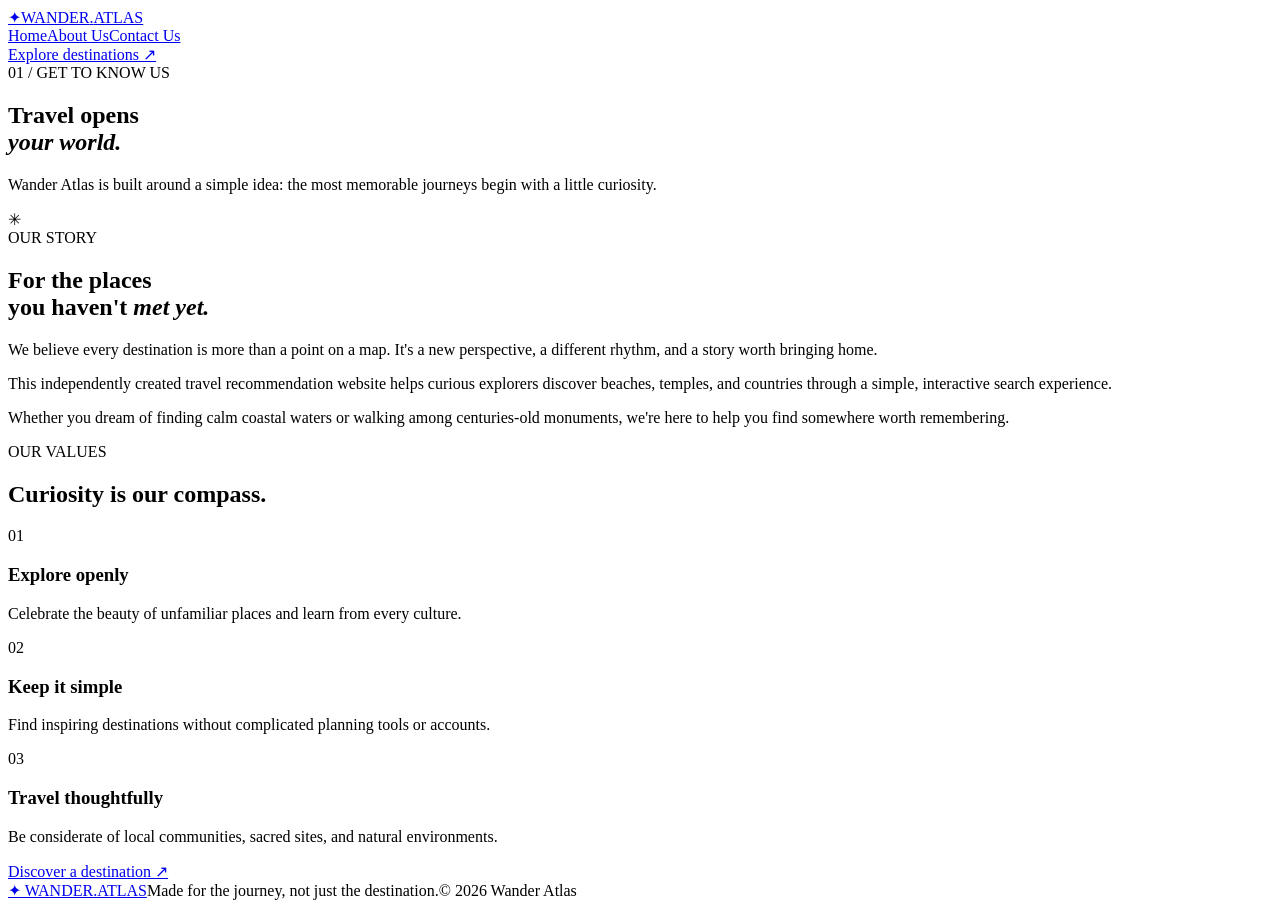
==== about_us.html @ 0d817049 "Add Wander Atlas about_us.html" ====
<!doctype html>
<html lang="en"><head><meta charset="utf-8"><meta name="viewport" content="width=device-width,initial-scale=1"><meta name="description" content="Meet Wander Atlas, an independent travel recommendation project."><title>About Us — Wander Atlas</title><link rel="stylesheet" href="travel_recommendation.css"><script src="travel_recommendation.js" defer></script></head>
<body data-page="about">
<header class="site-header"><a class="brand" href="index.html"><span class="brand-icon" aria-hidden="true">✦</span>WANDER<span class="brand-dot">.</span>ATLAS</a><nav class="main-nav" aria-label="Main navigation"><a class="nav-link" href="index.html">Home</a><a class="nav-link active" href="about_us.html" aria-current="page">About Us</a><a class="nav-link" href="contact_us.html">Contact Us</a></nav><a class="nav-cta" href="index.html#discover">Explore destinations ↗</a></header>
<main><section class="page-hero about-page"><span class="kicker">01 / GET TO KNOW US</span><h1>Travel opens<br><em>your world.</em></h1><p>Wander Atlas is built around a simple idea: the most memorable journeys begin with a little curiosity.</p><div class="page-hero-mark" aria-hidden="true">✳</div></section>
<section class="about-content"><div class="about-statement"><span class="kicker">OUR STORY</span><h2>For the places<br>you haven't <i>met yet.</i></h2></div><div class="about-prose"><p>We believe every destination is more than a point on a map. It's a new perspective, a different rhythm, and a story worth bringing home.</p><p>This independently created travel recommendation website helps curious explorers discover beaches, temples, and countries through a simple, interactive search experience.</p><p>Whether you dream of finding calm coastal waters or walking among centuries-old monuments, we're here to help you find somewhere worth remembering.</p></div></section>
<section class="values-section"><span class="kicker">OUR VALUES</span><h2>Curiosity is our compass.</h2><div class="values-grid"><article><span>01</span><h3>Explore openly</h3><p>Celebrate the beauty of unfamiliar places and learn from every culture.</p></article><article><span>02</span><h3>Keep it simple</h3><p>Find inspiring destinations without complicated planning tools or accounts.</p></article><article><span>03</span><h3>Travel thoughtfully</h3><p>Be considerate of local communities, sacred sites, and natural environments.</p></article></div><a class="button button-primary" href="index.html#discover">Discover a destination ↗</a></section></main>
<footer class="site-footer"><a class="brand footer-brand" href="index.html"><span class="brand-icon" aria-hidden="true">✦</span> WANDER<span class="brand-dot">.</span>ATLAS</a><span>Made for the journey, not just the destination.</span><span>© 2026 Wander Atlas</span></footer></body></html>
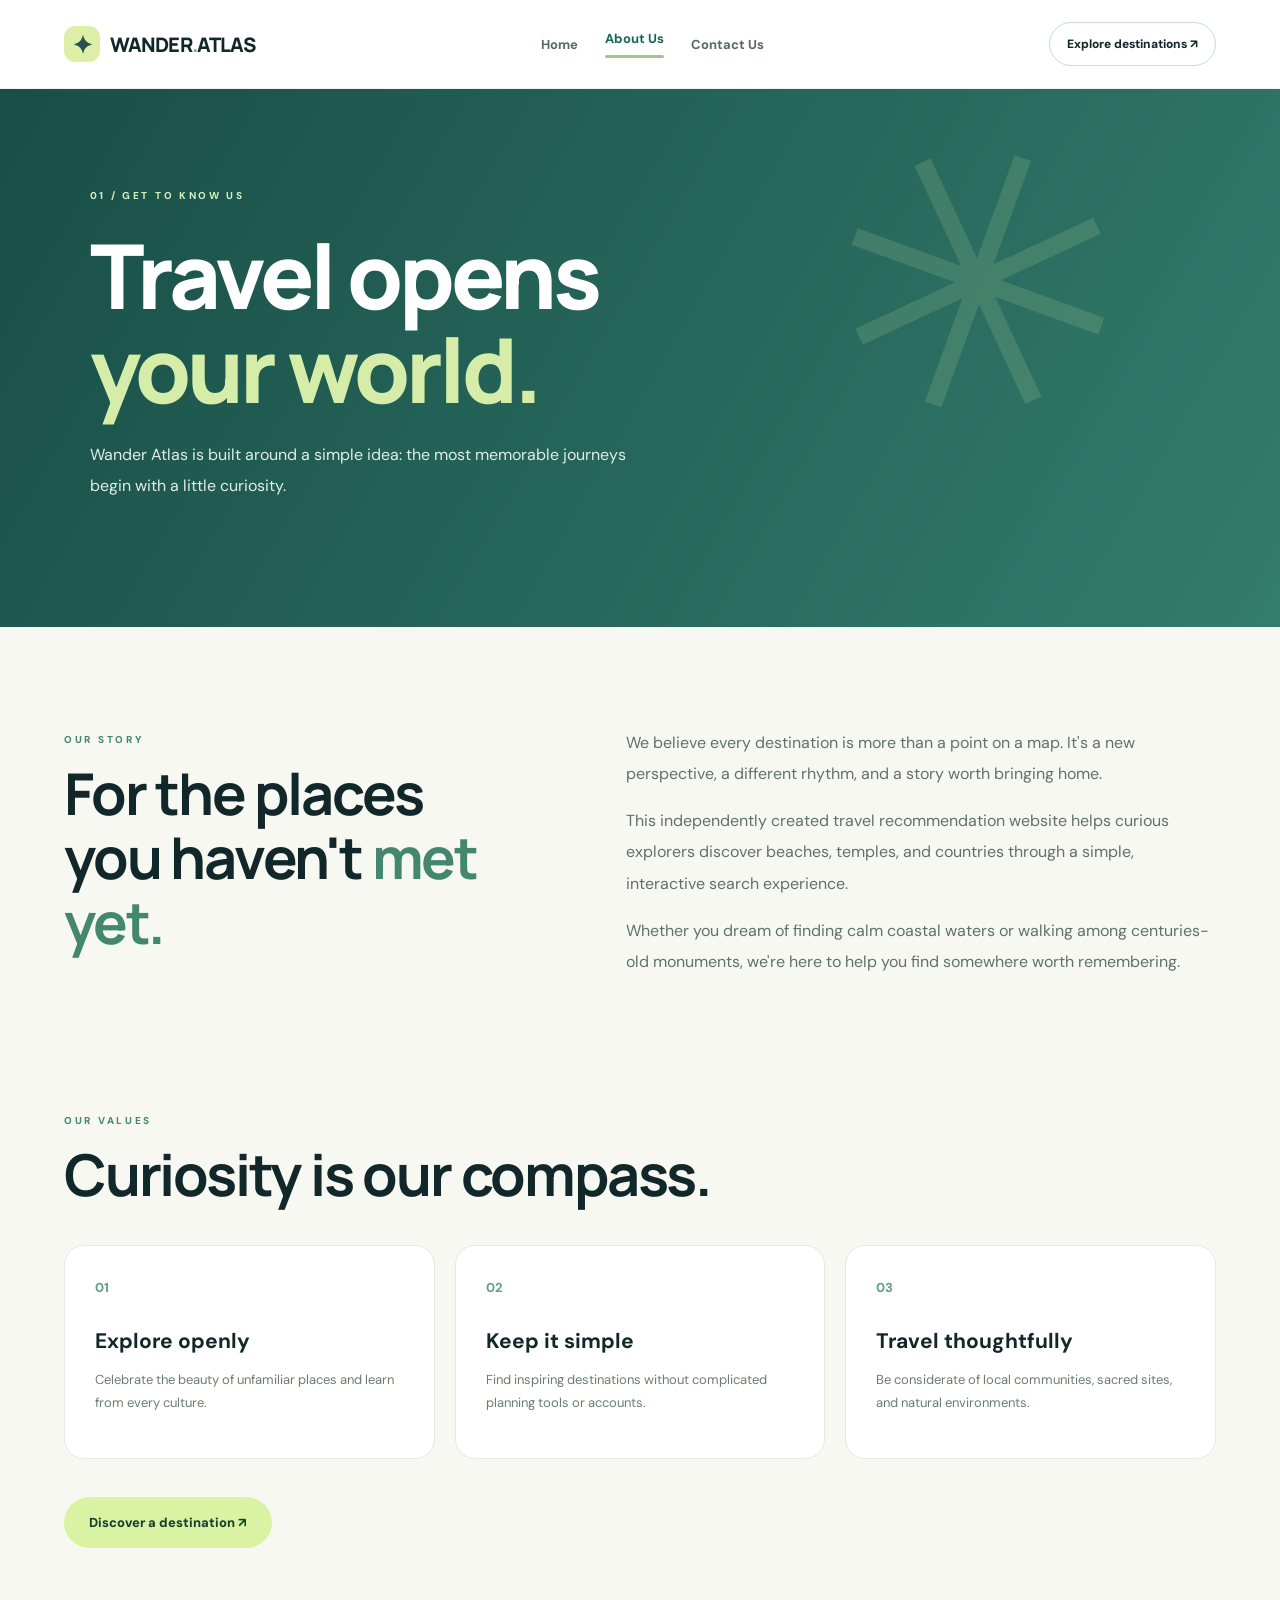
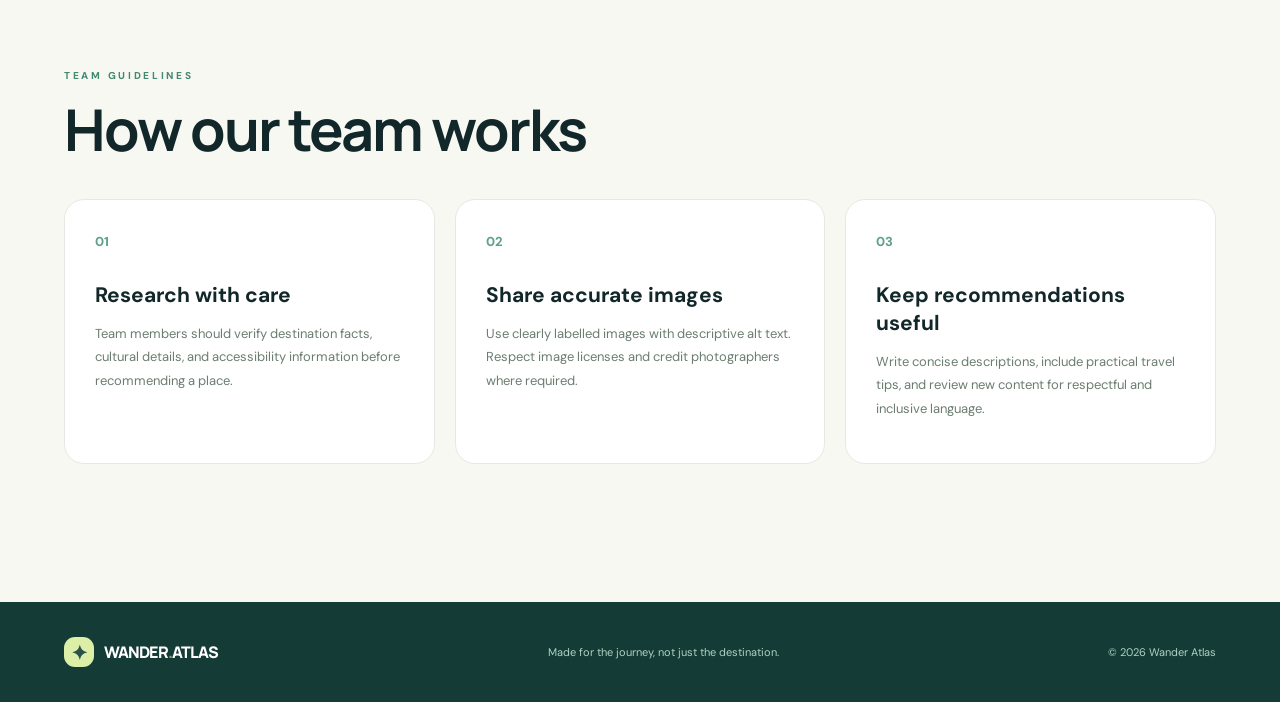
==== commit 98473b67: "Add explicit team guidance to About Us page for course rubric" ====
--- a/about_us.html
+++ b/about_us.html
@@ -4,5 +4,13 @@
 <header class="site-header"><a class="brand" href="index.html"><span class="brand-icon" aria-hidden="true">✦</span>WANDER<span class="brand-dot">.</span>ATLAS</a><nav class="main-nav" aria-label="Main navigation"><a class="nav-link" href="index.html">Home</a><a class="nav-link active" href="about_us.html" aria-current="page">About Us</a><a class="nav-link" href="contact_us.html">Contact Us</a></nav><a class="nav-cta" href="index.html#discover">Explore destinations ↗</a></header>
 <main><section class="page-hero about-page"><span class="kicker">01 / GET TO KNOW US</span><h1>Travel opens<br><em>your world.</em></h1><p>Wander Atlas is built around a simple idea: the most memorable journeys begin with a little curiosity.</p><div class="page-hero-mark" aria-hidden="true">✳</div></section>
 <section class="about-content"><div class="about-statement"><span class="kicker">OUR STORY</span><h2>For the places<br>you haven't <i>met yet.</i></h2></div><div class="about-prose"><p>We believe every destination is more than a point on a map. It's a new perspective, a different rhythm, and a story worth bringing home.</p><p>This independently created travel recommendation website helps curious explorers discover beaches, temples, and countries through a simple, interactive search experience.</p><p>Whether you dream of finding calm coastal waters or walking among centuries-old monuments, we're here to help you find somewhere worth remembering.</p></div></section>
-<section class="values-section"><span class="kicker">OUR VALUES</span><h2>Curiosity is our compass.</h2><div class="values-grid"><article><span>01</span><h3>Explore openly</h3><p>Celebrate the beauty of unfamiliar places and learn from every culture.</p></article><article><span>02</span><h3>Keep it simple</h3><p>Find inspiring destinations without complicated planning tools or accounts.</p></article><article><span>03</span><h3>Travel thoughtfully</h3><p>Be considerate of local communities, sacred sites, and natural environments.</p></article></div><a class="button button-primary" href="index.html#discover">Discover a destination ↗</a></section></main>
+<section class="values-section"><span class="kicker">OUR VALUES</span><h2>Curiosity is our compass.</h2><div class="values-grid"><article><span>01</span><h3>Explore openly</h3><p>Celebrate the beauty of unfamiliar places and learn from every culture.</p></article><article><span>02</span><h3>Keep it simple</h3><p>Find inspiring destinations without complicated planning tools or accounts.</p></article><article><span>03</span><h3>Travel thoughtfully</h3><p>Be considerate of local communities, sacred sites, and natural environments.</p></article></div><a class="button button-primary" href="index.html#discover">Discover a destination ↗</a></section><section class="values-section team-section" aria-labelledby="team-guidelines-title">
+  <span class="kicker">TEAM GUIDELINES</span>
+  <h2 id="team-guidelines-title">How our team works</h2>
+  <div class="values-grid">
+    <article><span>01</span><h3>Research with care</h3><p>Team members should verify destination facts, cultural details, and accessibility information before recommending a place.</p></article>
+    <article><span>02</span><h3>Share accurate images</h3><p>Use clearly labelled images with descriptive alt text. Respect image licenses and credit photographers where required.</p></article>
+    <article><span>03</span><h3>Keep recommendations useful</h3><p>Write concise descriptions, include practical travel tips, and review new content for respectful and inclusive language.</p></article>
+  </div>
+</section></main>
 <footer class="site-footer"><a class="brand footer-brand" href="index.html"><span class="brand-icon" aria-hidden="true">✦</span> WANDER<span class="brand-dot">.</span>ATLAS</a><span>Made for the journey, not just the destination.</span><span>© 2026 Wander Atlas</span></footer></body></html>
--- a/travel_recommendation.css
+++ b/travel_recommendation.css
@@ -0,0 +1,14 @@
+@import url('https://fonts.googleapis.com/css2?family=DM+Sans:wght@400;500;600;700;800&family=Manrope:wght@400;500;600;700;800&display=swap');
+:root{--deep:#122729;--sage:#204c45;--sea:#236f70;--mint:#c5e8d4;--lime:#dbf1a1;--cream:#f8f8f3;--line:#e1e8df;--white:#fff;--muted:#62716b;--body:'DM Sans',Arial,sans-serif;--display:'Manrope',Arial,sans-serif}
+*{box-sizing:border-box}html{scroll-behavior:smooth;scroll-padding-top:100px}body{margin:0;background:var(--cream);color:var(--deep);font-family:var(--body);-webkit-font-smoothing:antialiased}button,input,textarea{font:inherit}button{cursor:pointer}a{color:inherit;text-decoration:none}img{display:block;max-width:100%}h1,h2,h3,p{margin-top:0}.sr-only{position:absolute;width:1px;height:1px;padding:0;margin:-1px;overflow:hidden;clip:rect(0,0,0,0);white-space:nowrap;border:0}
+.site-header{min-height:88px;background:#fff;display:flex;align-items:center;justify-content:space-between;gap:24px;padding:18px clamp(24px,5vw,90px);position:sticky;top:0;z-index:30;box-shadow:0 1px 0 #f0f2ed}.brand{font-size:20px;font-weight:800;letter-spacing:-.9px;display:inline-flex;align-items:center;white-space:nowrap;font-family:var(--display)}.brand-icon{background:#ddefa7;color:#28534a;height:36px;width:36px;border-radius:11px;display:grid;place-items:center;font-size:25px;margin-right:10px}.brand-dot{color:#7eac69}.main-nav{display:flex;align-items:center;gap:27px;margin:0 auto}.nav-link{font-size:13px;font-weight:700;color:#576862;white-space:nowrap;transition:.2s}.nav-link:hover,.nav-link.active{color:#176559}.nav-link.active:after{content:'';height:3px;display:block;background:#9dc98b;border-radius:2px;margin-top:8px}.nav-search{border-radius:100px;background:#f1f5f0;display:flex;align-items:center;gap:8px;padding:6px 7px 6px 14px;min-width:405px;border:1px solid #ebf0e8}.nav-search svg{height:18px;width:18px;fill:none;stroke:#779389;stroke-width:2;flex-shrink:0}.nav-search input{min-width:100px;flex:1;background:transparent;border:0;outline:0;font-size:12px;color:#163932}.nav-search input::placeholder{color:#8b9a92}.search-button,.clear-button{font-size:12px;font-weight:800;padding:11px 15px;border-radius:40px;border:0}.search-button{background:#205c4e;color:#fff}.search-button:hover{background:#173f36}.clear-button{color:#376054;background:#fff}.clear-button:hover{background:#e7eee9}.nav-cta{font-weight:800;font-size:12px;border:1px solid #ccdbd0;padding:13px 17px;border-radius:100px;white-space:nowrap}.nav-cta:hover{background:#e7f3e7}
+.hero{background:#154b48;min-height:665px;position:relative;overflow:hidden;color:#fff}.hero-visual,.hero-visual>*{position:absolute}.hero-visual{inset:0;pointer-events:none;background:radial-gradient(ellipse at 74% 18%,#d6f1b4 0%,#96ccac 17%,#6bacb1 36%,#367a82 64%,#174e4e 100%)}.hero-light{inset:0;background:linear-gradient(90deg,rgba(10,50,46,.94),rgba(13,57,51,.76) 38%,rgba(20,62,59,.08) 76%);z-index:5}.hero-sun{width:280px;height:280px;right:15%;top:8%;border-radius:50%;background:#ffebb9;box-shadow:0 0 110px 40px #d7e9b27e;filter:blur(1px)}.hero-mountain{height:64%;bottom:25%;width:93%;right:-12%;clip-path:polygon(0 100%,10% 77%,19% 70%,31% 45%,40% 60%,51% 25%,60% 46%,72% 17%,85% 43%,100% 15%,100% 100%)}.mountain-back{background:#91b8aa;opacity:.8;transform:translateY(5%)}.mountain-front{background:#3c8983;transform:translateY(38%) scaleX(1.12);right:-27%}.hero-water{bottom:0;left:0;right:0;height:38%;background:linear-gradient(180deg,#5aabb0,#276e7a 42%,#155364);opacity:.78}.hero-water:after{content:'';position:absolute;inset:0;background:repeating-linear-gradient(177deg,transparent 0,transparent 15px,#d5eee436 16px,#d5eee400 19px);transform:skewY(-1deg)}.hero-island{background:#164b49;border-radius:50%;bottom:23%;height:60px;width:36%;opacity:.8}.island-one{right:-7%;transform:rotate(-4deg)}.island-two{right:28%;bottom:20%;height:29px;width:22%;background:#20625c}.hero-palms{font-size:150px;right:4%;top:12%;color:#f3f4ce17;z-index:6}.hero-inner{max-width:1530px;margin:auto;min-height:610px;padding:90px clamp(24px,6vw,110px) 90px;display:flex;align-items:center;position:relative;z-index:10}.hero-copy{max-width:780px}.eyebrow{font-size:11px;font-weight:800;letter-spacing:3px;display:flex;gap:13px;align-items:center;color:#e0f4d8}.eyebrow span{width:9px;height:9px;border-radius:50%;background:var(--lime);box-shadow:0 0 0 5px #e2f4b322}.hero h1{font-family:var(--display);font-size:clamp(54px,6.1vw,101px);line-height:1.02;letter-spacing:-5px;font-weight:800;margin:25px 0 23px}.hero h1 em{font-style:normal;color:#d5f39c}.hero-copy>p{color:#e5efeb;font-size:16px;line-height:1.9;max-width:540px}.hero-actions{display:flex;gap:13px;flex-wrap:wrap;margin:29px 0 47px}.button{display:inline-flex;align-items:center;justify-content:center;gap:21px;padding:16px 24px;border-radius:100px;font-weight:800;font-size:13px;border:1px solid transparent;transition:transform .18s,background .18s}.button:hover{transform:translateY(-2px)}.button-primary{background:#d9f3a2;color:#163f31}.button-primary:hover{background:#effdbf}.button-ghost{border-color:#e6f2e88a;color:#fff;background:#ffffff12}.button-ghost:hover{background:#ffffff24}.hero-proof{display:flex;gap:15px;align-items:center;font-size:11px;color:#d6e5e0;line-height:1.6}.hero-proof strong{color:#fff}.avatar-stack{display:flex;padding-left:8px}.avatar-stack b{height:38px;width:38px;display:grid;place-items:center;border-radius:50%;background:#acd8b4;border:3px solid #195750;margin-left:-8px;color:#245448}.avatar-stack b:nth-child(2){background:#efc6ab}.avatar-stack b:nth-child(3){background:#d8d4f5}.hero-stamp{position:absolute;right:12%;bottom:94px;border:1px solid #e4f9e286;border-radius:50%;width:122px;height:122px;display:grid;place-items:center;transform:rotate(-16deg)}.hero-stamp strong{font-size:72px;color:#f0f6d0}.stamp-ring{position:absolute;top:-13px;background:#235f5b;border-radius:40px;padding:5px;font-size:8px;letter-spacing:1.3px}.hero-vertical{position:absolute;right:20px;top:32%;writing-mode:vertical-rl;font-size:10px;letter-spacing:3px;color:#d1e8da}.hero-bottom{padding:20px clamp(24px,6vw,110px);position:relative;z-index:10;background:#133f3d66;display:flex;justify-content:space-between;font-size:10px;font-weight:800;letter-spacing:2px;color:#deede5}
+.intro-section,.results-section,.highlight-section,.about-content,.values-section,.contact-grid{max-width:1320px;margin:0 auto;padding:100px clamp(24px,5vw,72px)}.section-intro{text-align:center;max-width:750px;margin:0 auto 45px}.kicker{color:#43896f;letter-spacing:2.7px;font-weight:800;font-size:10px}.section-intro h2,.results-heading h2,.about-statement h2,.values-section h2,.contact-info h2{font-family:var(--display);font-size:clamp(35px,4.5vw,60px);letter-spacing:-2.2px;line-height:1.12;margin:13px 0 20px}.section-intro h2 span,.results-heading h2 span,.about-statement h2 i,.contact-info h2 i{color:#448770;font-style:normal}.section-intro p{color:var(--muted);line-height:1.85;font-size:15px}.category-grid{display:grid;grid-template-columns:repeat(3,minmax(0,1fr));gap:22px}.category-card{border:0;min-height:310px;border-radius:20px;padding:27px 29px;text-align:left;display:flex;align-items:flex-start;flex-direction:column;overflow:hidden;position:relative;color:#fff;isolation:isolate;transition:transform .22s,box-shadow .22s}.category-card:hover,.category-card:focus-visible{transform:translateY(-6px);box-shadow:0 18px 35px #21493f25}.category-card:after{content:'';inset:0;position:absolute;z-index:-1;opacity:.8;mix-blend-mode:soft-light}.category-card.beaches{background:linear-gradient(150deg,#376c72 0%,#63a6b1 60%,#f3d4a6 120%)}.beaches:after{background:radial-gradient(ellipse at 85% 25%,#fff 0%,transparent 45%),linear-gradient(162deg,transparent 58%,#fff4c5 59%,#fff4c5 64%,transparent 65%)}.category-card.temples{background:linear-gradient(140deg,#7b8469,#a7a77b 55%,#e9c89a)}.temples:after{background:radial-gradient(circle at 83% 12%,#eaf9bb,transparent 50%)}.category-card.countries{background:linear-gradient(145deg,#a87156,#ca9f7d,#eecdb0)}.countries:after{background:radial-gradient(circle at 80% 15%,#fff1c7,transparent 50%)}.category-index{letter-spacing:2px;font-size:10px;font-weight:800}.category-symbol{margin:auto auto 0;align-self:flex-end;font-size:125px;line-height:1;color:#fff9;opacity:.6;transform:rotate(-13deg)}.category-title{font:800 34px var(--display);letter-spacing:-1.3px;margin-top:-24px}.category-meta{display:flex;justify-content:space-between;width:100%;font-size:10px;font-weight:800;letter-spacing:1.6px;align-items:center;margin-top:17px}.category-meta span{font-size:21px}
+.results-section{padding-top:20px}.results-section[hidden]{display:none}.results-heading{display:flex;justify-content:space-between;align-items:end;gap:20px;margin-bottom:25px}.results-heading p{font-size:14px;color:var(--muted);margin-bottom:0}.results-dismiss{background:transparent;border:1px solid #cbdad0;border-radius:40px;color:#28594b;padding:12px 17px;font-weight:750;white-space:nowrap}.results-grid{display:grid;grid-template-columns:repeat(2,minmax(0,1fr));gap:22px}.result-card{background:#fff;border:1px solid #e8ece7;border-radius:19px;overflow:hidden;box-shadow:0 12px 35px #1c49330e}.result-media{height:250px;background:#dbe9de;overflow:hidden;position:relative}.result-media img{width:100%;height:100%;object-fit:cover;transition:transform .45s}.result-card:hover .result-media img{transform:scale(1.05)}.result-type{position:absolute;top:16px;left:16px;background:#f5f9f2e8;color:#315e50;font-size:10px;letter-spacing:1px;font-weight:850;padding:8px 11px;border-radius:80px;text-transform:uppercase}.result-content{padding:25px 28px}.result-content h3{font-family:var(--display);font-size:24px;letter-spacing:-.9px;margin:5px 0 9px}.result-content p{font-size:13px;line-height:1.85;color:#697971;min-height:52px}.result-location{font-weight:800;font-size:11px;letter-spacing:1px;color:#458c73;text-transform:uppercase}.result-tips{font-size:12px;color:#446454;background:#f1f7ee;border-radius:10px;padding:12px 14px;line-height:1.6}.empty-results{grid-column:1/-1;padding:52px;border:1px dashed #bdcfc3;text-align:center;background:#fff;border-radius:20px}.empty-results h3{margin:0 0 8px}.empty-results p{color:var(--muted)}
+.highlight-section{padding-top:38px;padding-bottom:95px}.highlight-line{background:#e4eddd;display:grid;grid-template-columns:1.2fr .8fr;align-items:center;gap:30px;border-radius:25px;padding:55px 65px}.highlight-line h2{font:800 clamp(38px,4.5vw,64px)/1.15 var(--display);letter-spacing:-2.5px;margin:14px 0 0}.highlight-line h2 i{color:#387b61;font-style:normal}.highlight-line p{color:#5c7866;font-size:16px;line-height:1.9}.stat-line{display:grid;grid-template-columns:repeat(3,1fr);gap:25px;padding:34px 20px 0}.stat-line>div{display:flex;align-items:center;gap:16px;justify-content:center}.stat-line strong{font:800 38px var(--display);letter-spacing:-2px}.stat-line span{font-size:11px;font-weight:800;letter-spacing:1.2px;color:#71817a}
+.page-hero{overflow:hidden;position:relative;background:linear-gradient(120deg,#184e47,#347c6c);color:#fff;padding:95px clamp(24px,7vw,115px) 110px}.page-hero .kicker{color:#d4efbb}.page-hero h1{font:800 clamp(49px,7vw,95px)/1.05 var(--display);letter-spacing:-4px;margin:24px 0}.page-hero h1 em{color:#d5eda8;font-style:normal}.page-hero>p{max-width:540px;font-size:16px;line-height:1.9;color:#e1eee7}.page-hero-mark{position:absolute;font-size:360px;right:12%;top:4%;color:#d2efab24;line-height:1;transform:rotate(20deg)}.contact-page{background:linear-gradient(120deg,#164e4a,#597f68)}.about-content{display:grid;grid-template-columns:.9fr 1.1fr;gap:80px}.about-prose p{font-size:16px;line-height:1.95;color:#5f7269}.values-section{padding-top:15px}.values-grid{display:grid;grid-template-columns:repeat(3,1fr);gap:20px;margin:38px 0}.values-grid article{padding:30px;border-radius:20px;background:#fff;border:1px solid #e4eae3}.values-grid article span{color:#60a287;font-weight:800;font-size:13px}.values-grid article h3{font-size:21px;margin:30px 0 13px}.values-grid article p{line-height:1.8;color:#6b7d70;font-size:13px}.contact-grid{display:grid;grid-template-columns:.87fr 1.13fr;gap:70px}.contact-info>p{color:#697a71;line-height:1.9;max-width:430px}.contact-note{background:#e9f2e5;padding:23px;border-radius:15px;max-width:425px;margin-top:28px}.contact-note strong{font-size:14px}.contact-note p{font-size:12px;line-height:1.8;color:#637566;margin:8px 0 0}.contact-form{background:#fff;padding:37px;border:1px solid #e7ede5;border-radius:23px;box-shadow:0 15px 45px #2357440e}.contact-form h3{font:800 25px var(--display);display:flex;justify-content:space-between;margin-bottom:27px}.contact-form h3 span{color:#6da786}.field{display:flex;flex-direction:column;gap:8px;margin-bottom:21px}.field label{font-size:12px;font-weight:800}.field input,.field textarea{padding:15px 16px;border:1px solid #dce4dc;background:#fafcf8;border-radius:10px;color:#263d33;outline:0;font-size:13px;width:100%}.field input:focus,.field textarea:focus{border-color:#5ea48d;box-shadow:0 0 0 3px #b5e3ca70}.field textarea{resize:vertical}.form-row{display:grid;grid-template-columns:repeat(2,1fr);gap:16px}.form-status{font-size:12px;line-height:1.7;color:#2f7859;margin:16px 0 0;min-height:17px}
+.site-footer{padding:35px clamp(24px,5vw,90px);background:#153b36;color:#b0d2c2;display:flex;align-items:center;justify-content:space-between;gap:20px;font-size:11px}.footer-brand{font-size:16px;color:#fff}.footer-brand .brand-icon{height:30px;width:30px;font-size:20px}
+@media(max-width:1200px){.site-header{gap:12px}.nav-search{min-width:320px}.main-nav{gap:15px}.brand{font-size:16px}.hero h1{letter-spacing:-3px}}
+@media(max-width:900px){.site-header{flex-wrap:wrap}.main-nav{margin:0 auto}.nav-search{order:3;width:100%;min-width:0}.hero{min-height:600px}.hero-inner{padding-top:70px}.hero-stamp,.hero-vertical{display:none}.category-grid{gap:13px}.category-card{min-height:280px}.contact-grid{gap:25px}.highlight-line{padding:45px}}
+@media(max-width:680px){.site-header{padding:15px 19px;justify-content:center}.brand{margin-right:auto}.main-nav{order:2;width:100%;justify-content:space-around;padding:6px 0}.nav-search{order:3}.nav-cta{display:none}.hero{min-height:620px}.hero-inner{min-height:570px;padding:75px 24px}.hero h1{font-size:clamp(47px,11vw,72px);letter-spacing:-2.7px}.hero-copy>p{font-size:14px}.hero-bottom{font-size:9px;gap:15px;line-height:1.5}.intro-section,.results-section,.highlight-section,.about-content,.values-section,.contact-grid{padding:70px 22px}.category-grid,.results-grid,.values-grid,.about-content,.contact-grid,.highlight-line{grid-template-columns:1fr}.category-card{min-height:220px}.category-symbol{font-size:100px}.results-heading{align-items:start;flex-direction:column}.result-media{height:230px}.highlight-section{padding-top:0}.highlight-line{padding:33px 28px}.stat-line{gap:8px}.stat-line>div{flex-direction:column;gap:3px;text-align:center}.stat-line strong{font-size:30px}.stat-line span{font-size:9px}.page-hero{padding:72px 24px 82px}.page-hero h1{letter-spacing:-2.4px}.page-hero-mark{font-size:200px;right:-40px;top:80px}.contact-grid{gap:28px}.contact-form{padding:24px}.form-row{grid-template-columns:1fr;gap:0}.site-footer{flex-direction:column;align-items:start}.footer-brand{margin-right:0}}
+@media(prefers-reduced-motion:reduce){html{scroll-behavior:auto}*,*:before,*:after{transition:none!important}}
